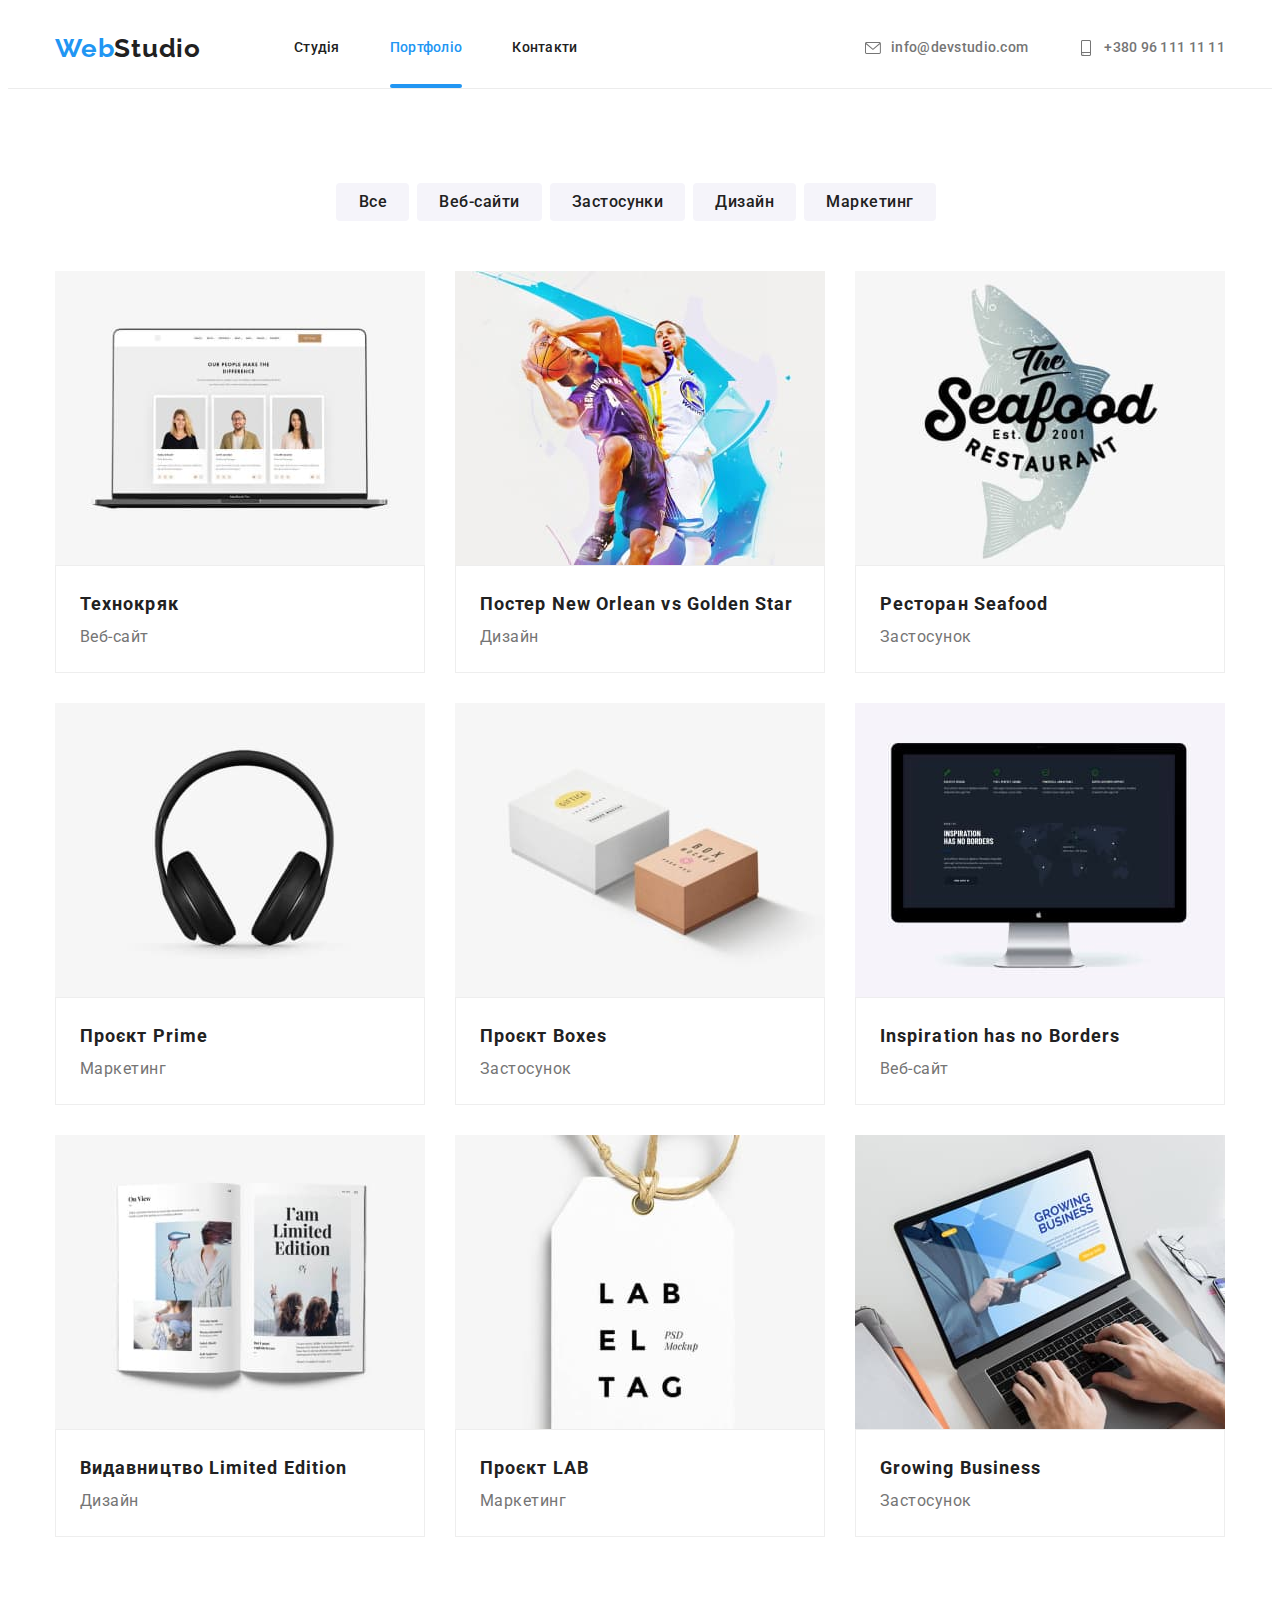
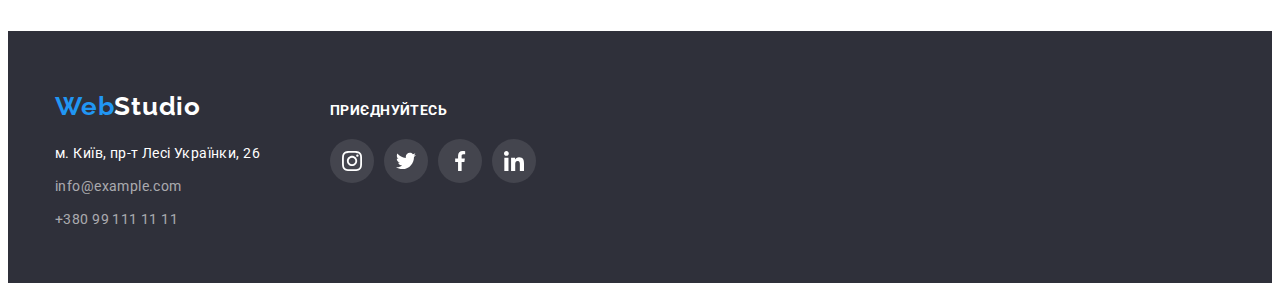
==== portfolio.html @ ffbf45c2 "HW-6" ====
<!DOCTYPE html>
<html lang="uk">
  <head>
    <meta charset="UTF-8" />
    <meta http-equiv="X-UA-Compatible" content="IE=edge" />
    <meta name="viewport" content="width=device-width, initial-scale=1.0" />
    <title>Портфоліо</title>
    <link rel="preconnect" href="https://fonts.googleapis.com" />
    <link rel="preconnect" href="https://fonts.gstatic.com" crossorigin />
    <link
      href="https://fonts.googleapis.com/css2?family=Raleway:wght@700&family=Roboto:wght@400;500;700;900&display=swap"
      rel="stylesheet"
    />
    <link
      rel="stylesheet"
      href="https://cdnjs.cloudflare.com/ajax/libs/modern-normalize/1.1.0/modern-normalize.min.css"
      integrity="sha512-wpPYUAdjBVSE4KJnH1VR1HeZfpl1ub8YT/NKx4PuQ5NmX2tKuGu6U/JRp5y+Y8XG2tV+wKQpNHVUX03MfMFn9Q=="
      crossorigin="anonymous"
      referrerpolicy="no-referrer"
    />
    <link rel="stylesheet" href="./css/styles.css" />
  </head>
  <body>
    <header class="page-header">
      <div class="container header-flex">
        <nav class="page-nav">
          <a class="logo link" href="" lang="en"
            >Web<span class="logo-theme-dark">Studio</span></a
          >
          <ul class="menu list">
            <li class="menu-item">
              <a class="menu-link link" href="./index.html">Студія</a>
            </li>
            <li class="menu-item">
              <a class="menu-link link accent current" href="">Портфоліо</a>
            </li>
            <li class="menu-item">
              <a class="menu-link link" href="#contact">Контакти</a>
            </li>
          </ul>
        </nav>

        <ul class="contact-nav list">
          <li class="menu-item">
            <a class="contact-mail link" href="mailto:info@devstudio.com">
              <svg class="header-icon">
                <use href="./images/icons.svg#icon-mail"></use>
              </svg>
              info@devstudio.com
            </a>
          </li>
          <li class="menu-item">
            <a class="contact-number-phone link" href="tel:+38096111111">
              <svg class="header-icon">
                <use href="./images/icons.svg#icon-smartphone"></use>
              </svg>
              +380 96 111 11 11
            </a>
          </li>
        </ul>
      </div>
    </header>
    <main>
      <section class="section">
        <div class="container">
          <ul class="list filter-container">
            <li class="filter-element">
              <button class="btn-name current" type="button">Все</button>
            </li>
            <li class="filter-element">
              <button class="btn-name" type="button">Веб-сайти</button>
            </li>
            <li class="filter-element">
              <button class="btn-name" type="button">Застосунки</button>
            </li>
            <li class="filter-element">
              <button class="btn-name" type="button">Дизайн</button>
            </li>
            <li class="filter-element">
              <button class="btn-name" type="button">Маркетинг</button>
            </li>
          </ul>

          <ul class="portfolio-container list">
            <li class="portfolio-element">

              <div class="portfolio-overlay">
                <div class="overlay-wrapper">
                <div class="portfolio-overlay-contents">
                <p class="portfolio-overlay-description">
                  Ресурс пропонує комплексні пропозиції 
                  з різним рівнем функціоналу та сервісів.
                   Все це дозволить відвідувачу отримати вичерпні
                    відомості про компанію або приватну особу.</p>
                    </div>
                    </div>

              <a class="link" href="">
                <img
                  class="img"
                  src="./images/portfolio/img-0.jpg"
                  alt="ноутбук, веб-сайт, скрін "
                  width="370"
                  height="294"
                />
                </div>

                <div class="border-card">
                  <h2 class="subtitle-portfolio">Технокряк</h2>
                  <p class="description-portfolio">Веб-сайт</p>
                </div>
              </a>
            </li>
            <li class="portfolio-element">

                      <div class="portfolio-overlay">
                <div class="overlay-wrapper">
                <div class="portfolio-overlay-contents">
                <p class="portfolio-overlay-description">
                  Ресурс пропонує комплексні пропозиції 
                  з різним рівнем функціоналу та сервісів.
                   Все це дозволить відвідувачу отримати вичерпні
                    відомості про компанію або приватну особу.</p>
                    </div>
                    </div>

              <a class="link" href="">
                <img
                  class="img"
                  src="./images/portfolio/img-1.jpg"
                  alt="постер, баскетоболісти із м’ячем"
                  width="370"
                  height="294"
                />
               </div>
                <div class="border-card">
                  <h2 class="subtitle-portfolio">
                    Постер New Orlean vs Golden Star
                  </h2>
                  <p class="description-portfolio">Дизайн</p>
                </div>
              </a>
            </li>

            <li class="portfolio-element">
                      <div class="portfolio-overlay">
                <div class="overlay-wrapper">
                <div class="portfolio-overlay-contents">
                <p class="portfolio-overlay-description">
                  Ресурс пропонує комплексні пропозиції 
                  з різним рівнем функціоналу та сервісів.
                   Все це дозволить відвідувачу отримати вичерпні
                    відомості про компанію або приватну особу.</p>
                    </div>
                    </div>

              <a class="link" href="">
                <img
                  class="img"
                  src="./images/portfolio/img-2.jpg"
                  alt="логотип застосунку ресторана"
                  width="370"
                  height="294"
                /> </div>
                <div class="border-card">
                  <h2 class="subtitle-portfolio">Ресторан Seafood</h2>
                  <p class="description-portfolio">Застосунок</p>
                </div>
              </a>
            </li>

            <li class="portfolio-element">
                    <div class="portfolio-overlay">
                <div class="overlay-wrapper">
                <div class="portfolio-overlay-contents">
                <p class="portfolio-overlay-description">
                  Ресурс пропонує комплексні пропозиції 
                  з різним рівнем функціоналу та сервісів.
                   Все це дозволить відвідувачу отримати вичерпні
                    відомості про компанію або приватну особу.</p>
                    </div>
                    </div>

              <a class="link" href="">
                <img
                  class="img"
                  src="./images/portfolio/img-3.jpg"
                  alt="навушники"
                  width="370"
                  height="294"
                /></div>
                <div class="border-card">
                  <h2 class="subtitle-portfolio">Проєкт Prime</h2>
                  <p class="description-portfolio">Маркетинг</p>
                </div>
              </a>
            </li>

            <li class="portfolio-element">
                    <div class="portfolio-overlay">
                <div class="overlay-wrapper">
                <div class="portfolio-overlay-contents">
                <p class="portfolio-overlay-description">
                  Ресурс пропонує комплексні пропозиції 
                  з різним рівнем функціоналу та сервісів.
                   Все це дозволить відвідувачу отримати вичерпні
                    відомості про компанію або приватну особу.</p>
                    </div>
                    </div>

              <a class="link" href="">
                <img
                  class="img"
                  src="./images/portfolio/img-4.jpg"
                  alt="коробки"
                  width="370"
                  height="294"
                /></div>
                <div class="border-card">
                  <h2 class="subtitle-portfolio">Проєкт Boxes</h2>
                  <p class="description-portfolio">Застосунок</p>
                </div>
              </a>
            </li>

            <li class="portfolio-element">
                    <div class="portfolio-overlay">
                <div class="overlay-wrapper">
                <div class="portfolio-overlay-contents">
                <p class="portfolio-overlay-description">
                  Ресурс пропонує комплексні пропозиції 
                  з різним рівнем функціоналу та сервісів.
                   Все це дозволить відвідувачу отримати вичерпні
                    відомості про компанію або приватну особу.</p>
                    </div>
                    </div>

              <a class="link" href="">
                <img
                  class="img"
                  src="./images/portfolio/img-5.jpg"
                  alt="монітор, веб-сайт, скрін "
                  width="370"
                  height="294"
                /></div>
                <div class="border-card">
                  <h2 class="subtitle-portfolio">Inspiration has no Borders</h2>
                  <p class="description-portfolio">Веб-сайт</p>
                </div>
              </a>
            </li>

            <li class="portfolio-element">
                    <div class="portfolio-overlay">
                <div class="overlay-wrapper">
                <div class="portfolio-overlay-contents">
                <p class="portfolio-overlay-description">
                  Ресурс пропонує комплексні пропозиції 
                  з різним рівнем функціоналу та сервісів.
                   Все це дозволить відвідувачу отримати вичерпні
                    відомості про компанію або приватну особу.</p>
                    </div>
                    </div>

              <a class="link" href="">
                <img
                  class="img"
                  src="./images/portfolio/img-6.jpg"
                  alt="журнал"
                  width="370"
                  height="294"
                /></div>
                <div class="border-card">
                  <h2 class="subtitle-portfolio">
                    Видавництво Limited Edition
                  </h2>
                  <p class="description-portfolio">Дизайн</p>
                </div>
              </a>
            </li>

            <li class="portfolio-element">
                    <div class="portfolio-overlay">
                <div class="overlay-wrapper">
                <div class="portfolio-overlay-contents">
                <p class="portfolio-overlay-description">
                  Ресурс пропонує комплексні пропозиції 
                  з різним рівнем функціоналу та сервісів.
                   Все це дозволить відвідувачу отримати вичерпні
                    відомості про компанію або приватну особу.</p>
                    </div>
                    </div>

              <a class="link" href="">
                <img
                  class="img"
                  src="./images/portfolio/img-7.jpg"
                  alt="бірка"
                  width="370"
                  height="294"
                /></div>
                <div class="border-card">
                  <h2 class="subtitle-portfolio">Проєкт LAB</h2>
                  <p class="description-portfolio">Маркетинг</p>
                </div>
              </a>
            </li>

            <li class="portfolio-element">
                    <div class="portfolio-overlay">
                <div class="overlay-wrapper">
                <div class="portfolio-overlay-contents">
                <p class="portfolio-overlay-description">
                  Ресурс пропонує комплексні пропозиції 
                  з різним рівнем функціоналу та сервісів.
                   Все це дозволить відвідувачу отримати вичерпні
                    відомості про компанію або приватну особу.</p>
                    </div>
                    </div>

              <a class="link" href="">
                <img
                  class="img"
                  src="./images/portfolio/img-8.jpg"
                  alt="ноутбук, руки, окуляри, на робочому столі, застосунок, скрін "
                  width="370"
                  height="294"
                /></div>
                <div class="border-card">
                  <h2 class="subtitle-portfolio">Growing Business</h2>
                  <p class="description-portfolio">Застосунок</p>
                </div>
              </a>
            </li>
          </ul>
        </div>
      </section>

      <footer id="contact" class="footer">
        <div class="container">
          <div class="footer-container">
            <div class="footer-logo">
              <a class="logo link" href="" lang="en"
                >Web<span class="logo-theme-light">Studio</span></a
              >
            </div>
            <address>
              <ul class="list">
                <li class="footer-contact">
                  <a
                    class="contact-map link"
                    href="https://goo.gl/maps/MqzZdGGHkDWmwsRv9"
                    target="blank"
                    rel="noopener noreferrer"
                    >м. Київ, пр-т Лесі Українки, 26</a
                  >
                </li>
                <li class="footer-contact">
                  <a class="contact-addres link" href="mailto:info@example.com"
                    >info@example.com</a
                  >
                </li>
                <li class="footer-tel">
                  <a class="contact-addres link" href="tel:+380991111111"
                    >+380 99 111 11 11</a
                  >
                </li>
              </ul>
            </address>
          </div>
          <div class="footer-soc">
            <h3 class="third-title">Приєднуйтесь</h3>
            <ul class="footer-soc-list list">
              <li class="footer-soc-item">
                <a
                  href="https://www.instagram.com/"
                  target="_blank"
                  class="footer-soc-link link"
                >
                  <svg class="footer-soc-icon" width="20" height="20">
                    <use href="./images/icons.svg#icon-instagram"></use>
                  </svg>
                </a>
              </li>
              <li class="footer-soc-item">
                <a
                  href="https://twitter.com/"
                  target="_blank"
                  class="footer-soc-link link"
                >
                  <svg class="footer-soc-icon" width="20" height="20">
                    <use href="./images/icons.svg#icon-twitter"></use>
                  </svg>
                </a>
              </li>
              <li class="footer-soc-item">
                <a
                  href="https://www.facebook.com/"
                  target="_blank"
                  class="footer-soc-link link"
                >
                  <svg class="footer-soc-icon" width="20" height="20">
                    <use href="./images/icons.svg#icon-facebook"></use>
                  </svg>
                </a>
              </li>
              <li class="footer-soc-item">
                <a
                  href="https://www.linkedin.com/"
                  target="_blank"
                  class="footer-soc-link link"
                >
                  <svg class="footer-soc-icon" width="20" height="20">
                    <use href="./images/icons.svg#icon-linkedin"></use>
                  </svg>
                </a>
              </li>
            </ul>
          </div>
        </div>
      </footer>
    </main>
  </body>
</html>
---- css/styles.css ----
:root {
  --primary-font-family: "Roboto", sans-serif;
  --secondary-font-family: "Raleway", sans-serif;
  --primary-text-color-theme-dark: #212121;
  --secondary-text-color-theme-dark: #757575;
  --primary-text-color-theme-light: #ffffff;
  --secondary-text-color-theme-light: rgba(255, 255, 255, 0.6);
  --accent-color: #2196f3;
  --icon-team-color: #afb1b8;
}

.link {
  text-decoration: none;
}

.list {
  list-style: none;
  padding: 0;
  margin: 0;
}

body {
  font-family: var(--primary-font-family);
  font-style: normal;
  color: var(--primary-text-color-theme-dark);
}
.accent {
  color: var(--accent-color);
}
/* ========COMPONENTS======= */
.logo {
  font-family: var(--secondary-font-family);
  font-weight: 700;
  font-size: 26px;
  line-height: 1.19;
  letter-spacing: 0.03em;
  color: var(--accent-color);
}
.logo-theme-dark {
  font-family: var(--secondary-font-family);
  font-weight: 700;
  font-size: 26px;
  line-height: 1.19;
  letter-spacing: 0.03em;
  color: var(--primary-text-color-theme-dark);
}
.logo-theme-light {
  font-family: var(--secondary-font-family);
  font-weight: 700;
  font-size: 26px;
  line-height: 1.19;
  letter-spacing: 0.03em;
  color: var(--primary-text-color-theme-light);
}

* {
  box-sizing: border-box;
}
p,
h2,
h3 {
  margin: 0;
}
.container {
  width: 1200px;
  margin-right: auto;
  margin-left: auto;
  padding-left: 15px;
  padding-right: 15px;
}
.section {
  padding: 94px 0;
}
.img {
  display: block;
  max-width: 100%;
  height: auto;
}

/* ========HEADER======= */

.page-header {
  border-bottom: 1px solid #ececec;
}
.page-nav {
  display: flex;
  align-items: center;
}
.menu {
  display: flex;
  margin-left: 93px;
}

.menu-link {
  position: relative;
  display: block;
  font-weight: 500;
  font-size: 14px;
  line-height: 1.14;
  letter-spacing: 0.02em;
  color: #212121;
  padding-top: 32px;
  padding-bottom: 32px;

  transition: 250ms cubic-bezier(0.4, 0, 0.2, 1);
}
.menu-link.current::after {
  content: "";
  display: block;
  position: absolute;
  left: 0;
  bottom: 0;
  width: 100%;
  height: 4px;
  background-color: var(--accent-color);
  border-radius: 2px;
  transition: 250ms cubic-bezier(0.4, 0, 0.2, 1);
}
.menu-link:hover::after {
  display: block;
}

.menu-item {
  margin-left: 50px;
}
.menu-item:first-child {
  margin-left: 0;
}

.menu .menu-item:last-child {
  margin-right: 0;
}

.contact-nav {
  display: flex;
  margin-left: auto;
  align-items: center;
}

.contact-nav .menu-item + .menu-item {
  margin-left: 50px;
}

.menu-item .contact-mail {
  display: flex;
}
.header-flex {
  display: flex;
}
.menu-item .contact-number-phone {
  display: flex;
}
.header-icon {
  width: 16px;
  height: 16px;
  margin-right: 10px;
  fill: currentColor;
}

.contact-mail {
  font-weight: 500;
  font-size: 14px;
  line-height: 1.14;
  letter-spacing: 0.02em;
  color: #757575;
  transition: 250ms cubic-bezier(0.4, 0, 0.2, 1);
}
.contact-number-phone {
  font-weight: 500;
  font-size: 14px;
  line-height: 1.14;
  letter-spacing: 0.02em;
  color: #757575;
  transition: 250ms cubic-bezier(0.4, 0, 0.2, 1);
}
.menu-link:hover,
.menu-link:focus,
.current {
  color: var(--accent-color);
}

.contact-mail:hover,
.contact-mail:focus {
  color: var(--accent-color);
}

.contact-number-phone:hover,
.contact-number-phone:focus {
  color: var(--accent-color);
}

/* ========HERO======= */

.hero {
  background-color: #2f303a;
  text-align: center;
  padding-top: 200px;
  padding-bottom: 200px;
  max-width: 1600px;
  height: 600px;
  margin-left: auto;
  margin-right: auto;
  background-image: linear-gradient(
      rgba(47, 48, 58, 0.4),
      rgba(47, 48, 58, 0.4)
    ),
    url(../images/background/hero-img.jpg);
  background-size: cover;
  background-position: center;
  background-repeat: no-repeat;
}

.main-title {
  font-weight: 900;
  font-size: 44px;
  line-height: 1.36;
  letter-spacing: 0.06em;
  text-transform: uppercase;
  color: var(--primary-text-color-theme-light);
  margin: 0 auto;
  margin-bottom: 30px;
  text-align: center;
  max-width: 694px;
}

.modal-btn {
  font-family: var(--primary-font-family);
  font-weight: 700;
  font-size: 16px;
  line-height: 1.87;
  letter-spacing: 0.06em;
  cursor: pointer;
  color: var(--primary-text-color-theme-light);
  background-color: var(--accent-color);
  border: 1px solid transparent;
  border-radius: 4px;
  padding: 10px 32px;
  min-width: 200px;
  transition: 250ms cubic-bezier(0.4, 0, 0.2, 1);
}

.modal-btn:hover,
.modal-btn:focus {
  background: #188ce8;
  box-shadow: 0px 4px 4px rgba(0, 0, 0, 0.15);
  border-radius: 4px;
}
.visually-hidden {
  position: absolute;
  width: 1px;
  height: 1px;
  margin: -1px;
  border: 0;
  padding: 0;
  white-space: nowrap;
  clip-path: inset(100%);
  clip: rect(0 0 0 0);
  overflow: hidden;
}
.backdrop.is-hidden {
  opacity: 0;
  visibility: hidden;
  pointer-events: none;
}
.backdrop.is-hidden .modal {
  transform: translate(-50%, -50%) scale(1.1);
}
.backdrop {
  position: fixed;
  top: 0;
  left: 0;
  width: 100%;
  height: 100%;
  z-index: 1;
  background-color: rgba(0, 0, 0, 0.2);
  visibility: visible;
  opacity: 1;
  transition: 350ms cubic-bezier(0.4, 0, 0.2, 1);
}
.modal {
  position: absolute;
  top: 50%;
  left: 50%;
  transform: translate(-50%, -50%) scale(1);
  transition: 350ms cubic-bezier(0.4, 0, 0.2, 1);

  min-height: 581px;
  min-width: 528px;

  background: #ffffff;
  box-shadow: 0px 1px 3px rgba(0, 0, 0, 0.12), 0px 1px 1px rgba(0, 0, 0, 0.14),
    0px 2px 1px rgba(0, 0, 0, 0.2);
  border-radius: 4px;
}
.button-close {
  display: flex;
  position: absolute;
  height: 30px;
  width: 30px;
  top: 8px;
  right: 8px;
  border-radius: 50%;
  border: 1px solid rgba(0, 0, 0, 0.1);
  background: #ffffff;
  justify-content: center;
  align-items: center;
  cursor: pointer;
}
.icon-close-modal {
  fill: #000;
  transition: 250ms cubic-bezier(0.4, 0, 0.2, 1);
}
.icon-close-modal:hover,
.icon-close-modal:focus {
  fill: var(--accent-color);
}
/* ========MODAL======= */
.form {
  width: 528px;
  margin-left: auto;
  margin-right: auto;
  padding: 40px;
  background: #ffffff;
  box-shadow: 0px 1px 3px rgba(0, 0, 0, 0.12), 0px 1px 1px rgba(0, 0, 0, 0.14),
    0px 2px 1px rgba(0, 0, 0, 0.2);
  border-radius: 4px;
}
.form-title {
  font-weight: 700;
  font-size: 20px;
  line-height: 1.15;
  text-align: center;
  letter-spacing: 0.03em;
  color: var(--primary-text-color-theme-dark);
}
.form-field {
  position: relative;
  display: flex;
  flex-direction: column;
  margin-bottom: 10px;
}
.top-title {
  margin-top: 12px;
}
.form-label,
.comment-label {
  display: flex;
  justify-content: left;

  font-size: 12px;
  line-height: 1.17;
  letter-spacing: 0.01em;
  color: var(--secondary-text-color-theme-dark);
  margin-bottom: 4px;
}

.form-input {
  display: block;
  width: 100%;
  padding: 11px 42px;
  border: 1px solid rgba(33, 33, 33, 0.2);
  border-radius: 4px;
  transition: border-color 250ms cubic-bezier(0.4, 0, 0.2, 1);
  cursor: pointer;
}
.form-input:hover,
.form-input:focus {
  border-color: var(--accent-color);
  outline: none;
}

.input-icon {
  position: absolute;
  bottom: 14px;
  left: 14px;
  width: 18px;
  height: 18px;
  transition: 250ms cubic-bezier(0.4, 0, 0.2, 1);
}
.form-input:hover ~ .input-icon,
.form-input:focus ~ .input-icon {
  fill: var(--accent-color);
}

textarea {
  padding: 12px 16px;
  height: 120px;

  font-size: 12px;
  line-height: 1.17;
  letter-spacing: 0.01em;

  border: 1px solid rgba(33, 33, 33, 0.2);
  border-radius: 4px;
  transition: border-color 250ms cubic-bezier(0.4, 0, 0.2, 1);
  resize: none;
}
textarea:hover,
textarea:focus {
  outline: none;
  border-color: var(--accent-color);
}

.comment::placeholder {
  font-size: 12px;
  line-height: 1.17;
  letter-spacing: 0.01em;
  color: rgba(117, 117, 117, 0, 5);
}

.form-field-chek {
  margin: 0 auto 30px 13px;
  vertical-align: middle;
  /*margin-bottom: 30px;*/
  display: flex;
  align-items: center;
  justify-content: center;
  margin-top: 20px;
}

.policy-icon {
  display: inline-block;
  width: 100%;
  height: 100%;
  padding-bottom: 2px;
}

.checkbox {
  display: inline-block;
  align-items: center;
  position: absolute;

  width: 1px;
  height: 1px;
  margin: -1px;
  padding: 0;

  overflow: hidden;
  border: 0;
  clip: rect(0 0 0 0);
}
.checkbox:checked + .form-icon-policy {
  background: #2196f3;
  border: none;
  box-shadow: 0px 1px 3px rgba(0, 0, 0, 0.12), 0px 1px 1px rgba(0, 0, 0, 0.14),
    0px 2px 1px rgba(0, 0, 0, 0.2);
  transition: 250ms cubic-bezier(0.4, 0, 0.2, 1);
  /*border-color: var(--accent-color);*/
}

.policy-label {
  cursor: pointer;
  display: flex;
  align-items: center;
}
.form-label-policy {
  font-size: 14px;
  line-height: 1.71;
  letter-spacing: 0.03em;
  color: var(--secondary-text-color-theme-dark);
}
.policy-link {
  color: var(--accent-color);
  font-size: 14px;
  line-height: 1.71;
  letter-spacing: 0.03em;
  cursor: pointer;
  margin-left: 6px;
}

.form-icon-policy {
  /* display: inline-block; */
  margin-right: 7px;
  width: 16px;
  height: 15px;
  /* margin: auto 0; */
  border: 2px solid #212121;
  box-sizing: border-box;
  border-radius: 2px;
  /* padding: 12px;  */
}

.form-btn {
  font-family: var(--primary-font-family);
  font-weight: 700;
  font-size: 16px;
  line-height: 1.87;
  letter-spacing: 0.06em;
  cursor: pointer;

  color: var(--primary-text-color-theme-light);
  background-color: var(--accent-color);
  border: 1px solid transparent;
  box-shadow: 0px 4px 4px rgba(0, 0, 0, 0.15);
  border-radius: 4px;

  padding: 10px 32px;
  min-width: 200px;
  transition: 250ms cubic-bezier(0.4, 0, 0.2, 1);
}
.form-btn:hover,
.form-btn:focus {
  background: #188ce8;
  box-shadow: 0px 4px 4px rgba(0, 0, 0, 0.15);
  border-radius: 4px;
}

/* ========SERVICES======= */
.services-section {
  padding-top: 94px;
  padding-bottom: 94px;
}
.services-list {
  display: flex;
  justify-content: space-between;
  max-width: 1170px;
}
.item {
  margin-right: 30px;
}

.item:last-child {
  margin-right: 0;
}

.item:nth-last-child(-n + 4) {
  margin-bottom: 0;
}
.services-icon-bg {
  width: 270px;
  height: 120px;
  margin-bottom: 30px;
  display: flex;
  justify-content: center;
  align-items: center;
  background-color: #f5f4fa;
  border-radius: 4px;
}
/*=================what-we-do-section=====================*/
.what-we-do-section {
  padding-bottom: 94px;
}
.services-container {
  display: flex;
  justify-content: center;
  max-width: 1170px;
}
.services-element {
  width: 370px;
  margin-right: 30px;
}

.services-element:last-child {
  margin-right: 0;
}
.services-element:nth-last-child(-n + 3) {
  margin-bottom: 0;
}

.subtitle {
  font-weight: 700;
  font-size: 14px;
  line-height: 1.14;
  letter-spacing: 0.03em;
  text-transform: uppercase;
  padding-bottom: 10px;
  width: 270px;
}
.description {
  font-weight: 400;
  font-size: 14px;
  line-height: 1.71;
  letter-spacing: 0.03em;
  color: var(--secondary-text-color-theme-dark);
  width: 270px;
}

.thumb {
  position: relative;
}
.image-name {
  display: flex;
  justify-content: center;
  align-items: center;
  position: absolute;
  left: 0;
  bottom: 0;
  right: 0;
  width: inherit;
  height: 70px;
  background-color: rgba(47, 48, 58, 0.8);
}
.image-name-title {
  font-weight: 700;
  font-size: 14px;
  line-height: 1.14;
  text-align: center;
  letter-spacing: 0.03em;
  text-transform: uppercase;

  color: #ffffff;
}

/* ========TEAM======= */

.section-team {
  background-color: #f5f4fa;
}
.about-section {
  padding-bottom: 94px;
  padding-top: 94px;
}
.about-container {
  display: flex;
  justify-content: center;
  max-width: 1170px;
}

.title-description {
  margin-bottom: 50px;
}
.about-element {
  width: 270px;
  margin-right: 30px;
  margin-bottom: 94px;
  box-shadow: 0px 1px 3px rgba(0, 0, 0, 0.12), 0px 1px 1px rgba(0, 0, 0, 0.14),
    0px 2px 1px rgba(0, 0, 0, 0.2);
  border-radius: 0px 0px 4px 4px;
  background-color: #ffffff;
}
.about-element:last-child {
  margin-right: 0;
}
.about-element:nth-last-child(-n + 4) {
  margin-bottom: 0;
}

.about-card {
  padding-top: 30px;
  padding-bottom: 30px;
}

.title-description {
  font-weight: 700;
  font-size: 36px;
  line-height: 1.16;
  text-align: center;
  letter-spacing: 0.03em;
}
.subtitle-name {
  font-weight: 500;
  font-size: 16px;
  line-height: 1.18;
  text-align: center;
  letter-spacing: 0.03em;
  margin-bottom: 10px;
}
.description-position {
  font-weight: 400;
  font-size: 16px;
  line-height: 1.18;
  text-align: center;
  letter-spacing: 0.03em;
  color: var(--secondary-text-color-theme-dark);
  margin-bottom: 16px;
}

.team-soc-list {
  display: flex;
  justify-content: center;
}
.team-soc-item {
  width: 44px;
  height: 44px;
  margin-left: 10px;
}
.team-soc-item:first-child {
  margin-left: 0;
}
.team-soc-link {
  display: flex;
  align-items: center;
  justify-content: center;
  width: 100%;
  height: 100%;
  border-radius: 50%;
  background-color: #ffffff;
  fill: var(--icon-team-color);
  transition: 250ms cubic-bezier(0.4, 0, 0.2, 1);
}

.team-soc-link:hover,
.team-soc-link:focus {
  background-color: var(--accent-color);
  fill: white;
}

/* ========about/======= */

/* ========CUSTOMERS/======= */

.customers-list {
  display: flex;
  justify-content: space-between;
}
.customers-link {
  width: 170px;
  height: 92px;
  display: flex;
  justify-content: center;
  align-items: center;
  border: 1px solid var(--icon-team-color);
  border-radius: 4px;
  fill: var(--icon-team-color);
  transition: 250ms cubic-bezier(0.4, 0, 0.2, 1);
}

.customers-item:not(:last-child) {
  margin-right: 30px;
}

.customers-link:hover,
.customers-link:focus {
  fill: var(--accent-color);
  border-color: var(--accent-color);
}

/* ========FOOTER ======= */

.footer {
  background-color: #2f303a;
  height: 252px;
  padding-top: 60px;
  padding-bottom: 60px;
}

.footer-logo {
  margin-bottom: 20px;
}

.footer-contact {
  margin-bottom: 9px;
  margin-right: 70px;
}
.contact-map {
  font-weight: 400;
  font-style: normal;
  font-size: 14px;
  line-height: 1.71;
  letter-spacing: 0.03em;

  color: var(--primary-text-color-theme-light);
}
.contact-addres {
  font-weight: 400;
  font-style: normal;
  font-size: 14px;
  line-height: 1.71;
  letter-spacing: 0.03em;
  color: var(--secondary-text-color-theme-light);
  margin-right: 70px;
  transition: 250ms cubic-bezier(0.4, 0, 0.2, 1);
}

.contact-addres:hover,
.contact-addres:focus {
  color: var(--accent-color);
}

/* ========footer-soc-link======= */

.footer-item:not(:last-child) {
  margin-bottom: 9px;
}
.third-title {
  font-weight: 700;
  font-size: 14px;
  line-height: 1.14;
  letter-spacing: 0.03em;
  text-transform: uppercase;
  margin: 0 0 20px;
  color: #fff;
}

.footer-soc-list {
  display: flex;
}

.footer-soc-item {
  width: 44px;
  height: 44px;
  border-radius: 50px;
  background-color: rgba(255, 255, 255, 0.1);
}

.footer-soc-item:not(:last-child) {
  margin-right: 10px;
}

.footer-soc-link {
  width: 100%;
  height: 100%;
  display: flex;
  align-items: center;
  justify-content: center;
  border-radius: 50px;
  fill: #fff;
  transition: 250ms cubic-bezier(0.4, 0, 0.2, 1);
}

.footer-soc-link:focus,
.footer-soc-link:hover {
  background-color: var(--accent-color);
}

.footer > .container {
  display: flex;
}

.footer-soc {
  padding-top: 12px;
}
/* ========FOOTER-FORM======= */
.footer-submit {
  position: relative;
  width: 100%;
}

.footer-submit-form {
  position: absolute;

  bottom: 80%;
  right: 42%;
  margin-right: -50%;
  transform: translate(-48%, -36%);
}

.footer-submit-text {
  padding: 20px 0px 10px 0px;
  margin-bottom: 20px;

  font-weight: 700;
  font-size: 14px;
  line-height: 1.14px;
  text-transform: uppercase;

  color: var(--primary-text-color-theme-light);
}

.footer-submit-input {
  width: 358px;
  margin: 0;
  padding: 15px 16px;

  border-radius: 4px;
  outline: none;
  border: 1px solid rgba(255, 255, 255, 0.3);
  cursor: pointer;
  filter: drop-shadow(0px 4px 4px rgba(0, 0, 0, 0.15));
  background-color: #2f303a;
  color: var(--primary-text-color-theme-light);
  transition: 250ms cubic-bezier(0.4, 0, 0.2, 1);
}
.footer-submit-input:hover,
.footer-submit-input:focus {
  border: 1px solid #2196f3;
}

.footer-submit-input::placeholder {
  font-size: 16px;
  line-height: 1.25;

  color: rgba(255, 255, 255, 0.6);
}

.footer-submit-btn {
  display: inline-flex;
  justify-content: center;
  align-items: center;
  text-align: center;
  border: none;
  padding: 8px 28px;
  border-radius: 4px;

  background-color: var(--accent-color);
  color: var(--primary-text-color-theme-light);
  transition: 250ms cubic-bezier(0.4, 0, 0.2, 1);

  font-weight: 700;
  font-size: 16px;
  line-height: 1.87;
  letter-spacing: 0.06em;

  cursor: pointer;
  margin-left: 10px;

  height: 50px;
}
.footer-submit-btn:hover,
.footer-submit-btn:focus {
  background: #188ce8;
  box-shadow: 0px 4px 4px rgba(0, 0, 0, 0.15);
}
.footer-submit-icon {
  margin-left: 7px;
}

/* ========FILTTER PORTFOLIO======= */
.filter-container {
  display: flex;
  justify-content: center;
  max-width: 1170px;
  margin-bottom: 50px;
}
.filter-element {
  margin-right: 8px;
}

.btn-name {
  font-family: var(--primary-font-family);
  font-weight: 500;
  font-size: 16px;
  line-height: 1.62;
  text-align: center;
  letter-spacing: 0.03em;
  cursor: pointer;
  background-color: #f5f4fa;
  border: none;
  border-radius: 4px;
  min-width: 73px;
  padding: 6px 22px;
  color: var(--primary-text-color-theme-dark);
  transition: 250ms cubic-bezier(0.4, 0, 0.2, 1);
}
.btn-name:hover,
.btn-name:focus {
  color: var(--primary-text-color-theme-light);
  background-color: var(--accent-color);
  box-shadow: 0px 3px 1px rgba(0, 0, 0, 0.1), 0px 1px 2px rgba(0, 0, 0, 0.08),
    0px 2px 2px rgba(0, 0, 0, 0.12);
}

/* ========PORTFOLIO======= */

.portfolio-container {
  display: flex;
  flex-wrap: wrap;
}
.portfolio-element {
  width: 370px;
  margin-right: 30px;
  margin-bottom: 30px;
  cursor: pointer;
  transition: 250ms cubic-bezier(0.4, 0, 0.2, 1);
}

.portfolio-element:hover,
.portfolio-element:focus {
  box-shadow: 0px 1px 1px rgba(0, 0, 0, 0.12), 0px 4px 4px rgba(0, 0, 0, 0.06),
    1px 4px 6px rgba(0, 0, 0, 0.16);
}

.portfolio-overlay {
  overflow: hidden;
  position: relative;
}
.overlay-wrapper {
  position: absolute;
  top: 0;
  left: 0;
  width: 100%;
  height: 100%;
  background-color: rgba(33, 150, 243, 0.9);

  transform: translateY(100%);
  transition: transform 250ms cubic-bezier(0.4, 0, 0.2, 1);
}
.portfolio-element:hover .overlay-wrapper {
  transform: translateY(0);
}

.portfolio-overlay:hover::before {
  opacity: 1;
}
.portfolio-overlay-contents:hover {
  opacity: 1;
}
.portfolio-overlay-contents {
  min-width: 322px;
  min-height: 168px;
  position: absolute;
  top: 50%;
  left: 50%;
  transform: translate(-50%, -50%);
  transition: transform 250ms cubic-bezier(0.4, 0, 0.2, 1);
}

.portfolio-overlay-description {
  font-weight: 400;
  font-size: 18px;
  line-height: 1.56;
  letter-spacing: 0.03em;
  color: var(--primary-text-color-theme-light);
}

.portfolio-element:nth-child(3n) {
  margin-right: 0;
}

.portfolio-element:nth-last-child(-n + 3) {
  margin-bottom: 0;
}
.border-card {
  border: 1px solid #eeeeee;
  padding: 20px 24px 20px 24px;
}
.subtitle-portfolio {
  font-family: var(--primary-font-family);
  font-weight: 700;
  font-size: 18px;
  line-height: 2;
  letter-spacing: 0.06em;

  color: var(--primary-text-color-theme-dark);
}
.description-portfolio {
  font-family: var(--primary-font-family);
  font-weight: 400;
  font-size: 16px;
  line-height: 1.88;
  letter-spacing: 0.03em;
  color: var(--secondary-text-color-theme-dark);
}
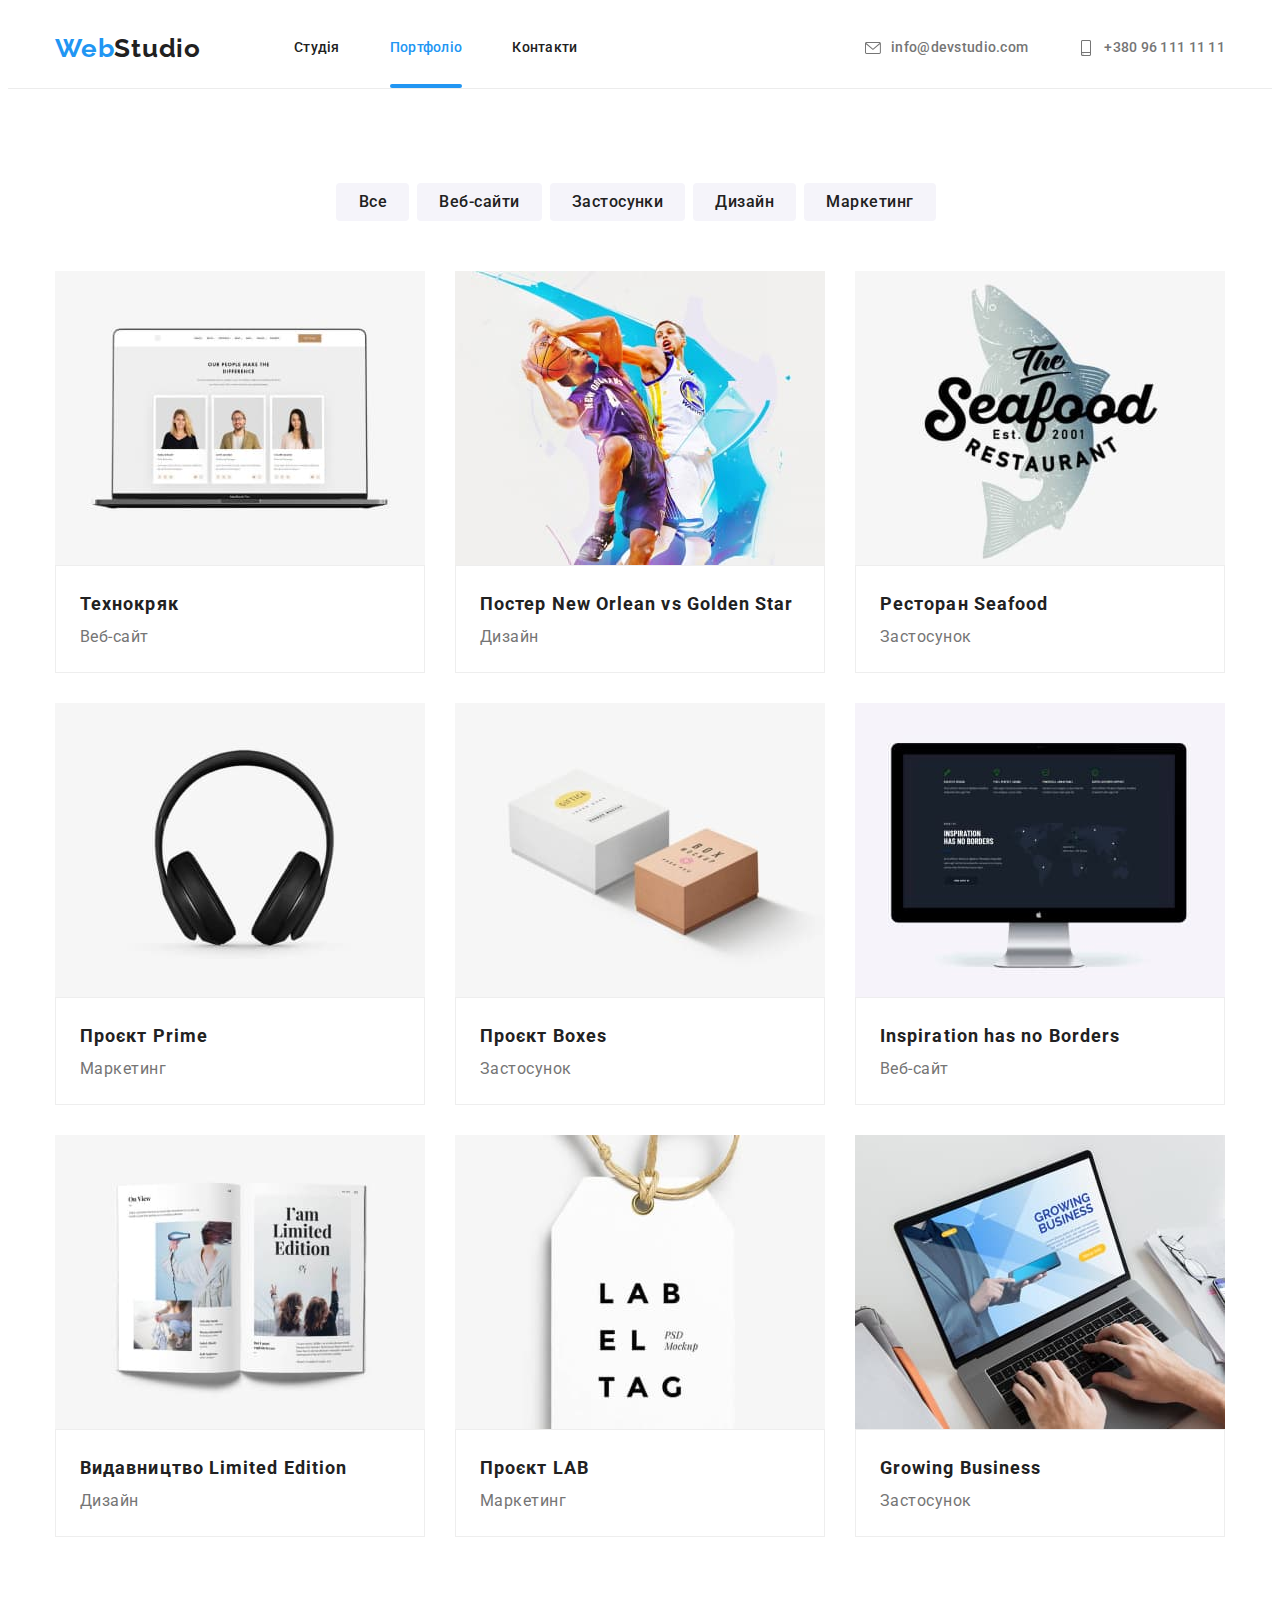
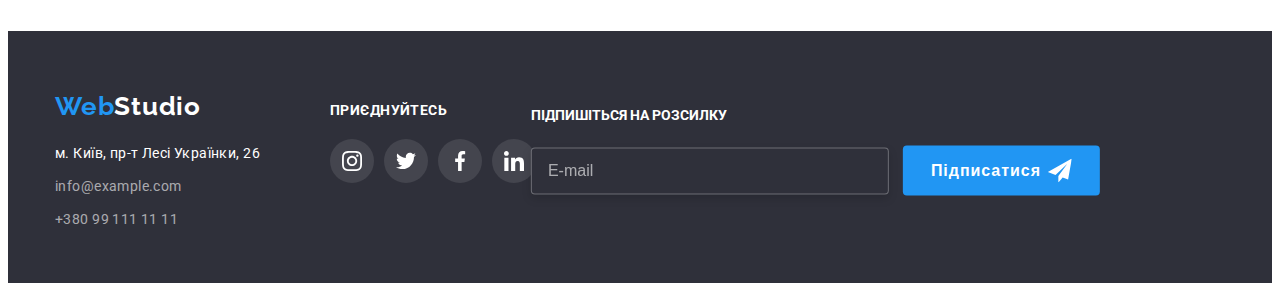
==== commit 72b64026: "HW-6" ====
--- a/portfolio.html
+++ b/portfolio.html
@@ -418,6 +418,26 @@
             </ul>
           </div>
         </div>
+                <div class="footer-submit">
+          <div class="footer-submit-form">
+            <p class="footer-submit-text">Підпишіться на розсилку</p>
+            <label class="footer-submit-label" for="submit-mail"></label>
+            <input
+              class="footer-submit-input"
+              type="email"
+              name="submit-mail"
+              id="submit-mail"
+              placeholder="E-mail"
+            />
+            
+            <button class="footer-submit-btn" type="submit">
+              Підписатися
+              <svg class="footer-submit-icon" width="24px" height="24px">
+                <use href="./images/icons.svg#icon-send"></use>
+              </svg>
+            </button>
+             </div>
+          </div>
       </footer>
     </main>
   </body>
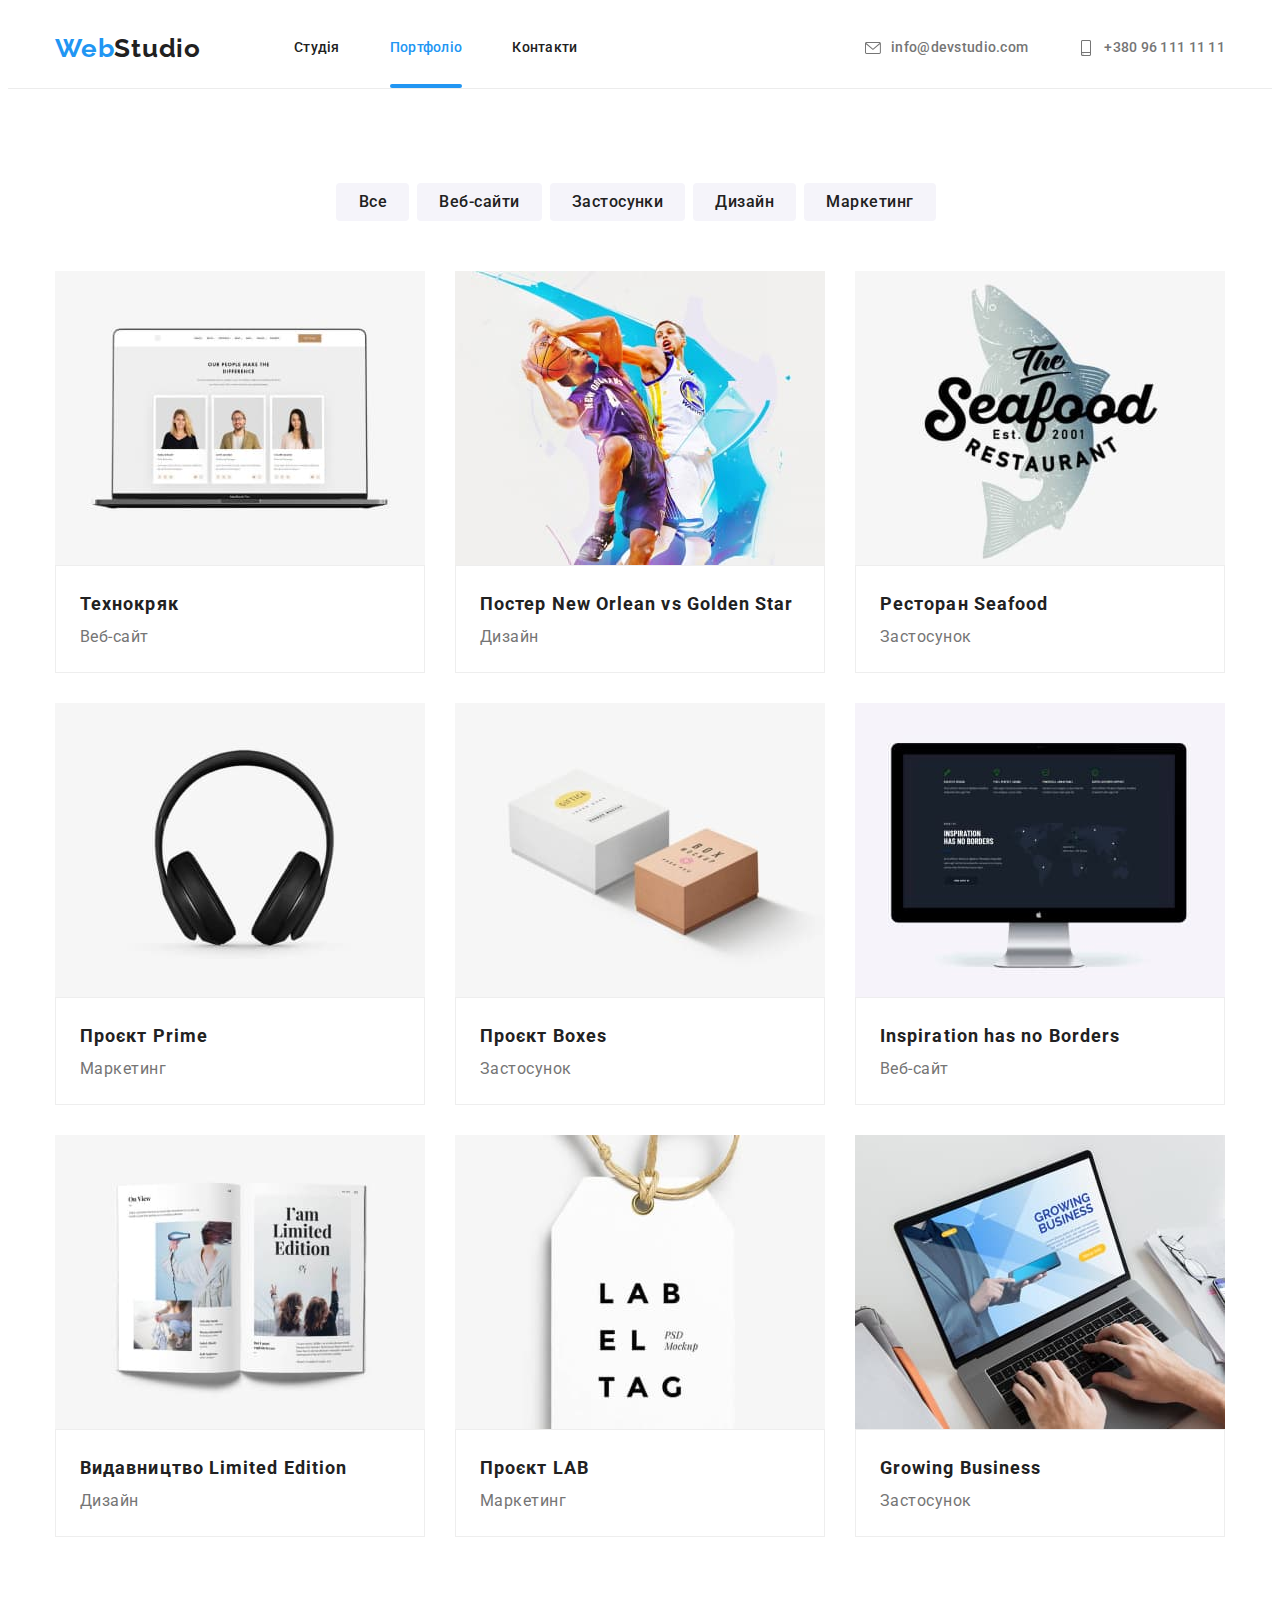
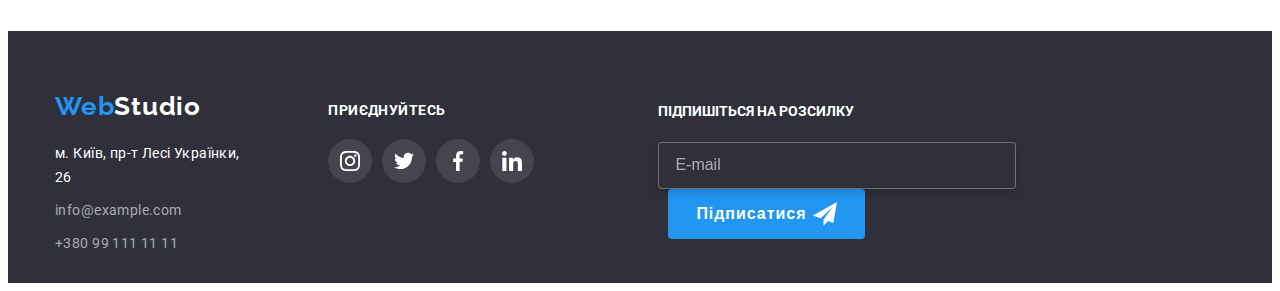
==== commit 1187f580: "hw-6" ====
--- a/portfolio.html
+++ b/portfolio.html
@@ -336,7 +336,8 @@
         </div>
       </section>
 
-      <footer id="contact" class="footer">
+        <footer id="contact" class="footer">
+      
         <div class="container">
           <div class="footer-container">
             <div class="footer-logo">
@@ -417,10 +418,9 @@
               </li>
             </ul>
           </div>
-        </div>
-                <div class="footer-submit">
+                  <div class="footer-submit">
+                     <p class="footer-submit-text">Підпишіться на розсилку</p>
           <div class="footer-submit-form">
-            <p class="footer-submit-text">Підпишіться на розсилку</p>
             <label class="footer-submit-label" for="submit-mail"></label>
             <input
               class="footer-submit-input"
@@ -438,6 +438,9 @@
             </button>
              </div>
           </div>
+        </div>
+        </div>
+
       </footer>
     </main>
   </body>
--- a/css/styles.css
+++ b/css/styles.css
@@ -306,7 +306,10 @@
   align-items: center;
   cursor: pointer;
 }
+
 .icon-close-modal {
+  width: 100%;
+  height: 100%;
   fill: #000;
   transition: 250ms cubic-bezier(0.4, 0, 0.2, 1);
 }
@@ -314,6 +317,7 @@
 .icon-close-modal:focus {
   fill: var(--accent-color);
 }
+
 /* ========MODAL======= */
 .form {
   width: 528px;
@@ -357,7 +361,7 @@
 .form-input {
   display: block;
   width: 100%;
-  padding: 11px 42px;
+  padding: 11px 40px;
   border: 1px solid rgba(33, 33, 33, 0.2);
   border-radius: 4px;
   transition: border-color 250ms cubic-bezier(0.4, 0, 0.2, 1);
@@ -452,6 +456,7 @@
   cursor: pointer;
   display: flex;
   align-items: center;
+  justify-content: center;
 }
 .form-label-policy {
   font-size: 14px;
@@ -822,17 +827,12 @@
 }
 /* ========FOOTER-FORM======= */
 .footer-submit {
-  position: relative;
-  width: 100%;
+  width: 570px;
+  height: 86px;
+  margin-left: 124px;
 }
 
 .footer-submit-form {
-  position: absolute;
-
-  bottom: 80%;
-  right: 42%;
-  margin-right: -50%;
-  transform: translate(-48%, -36%);
 }
 
 .footer-submit-text {
